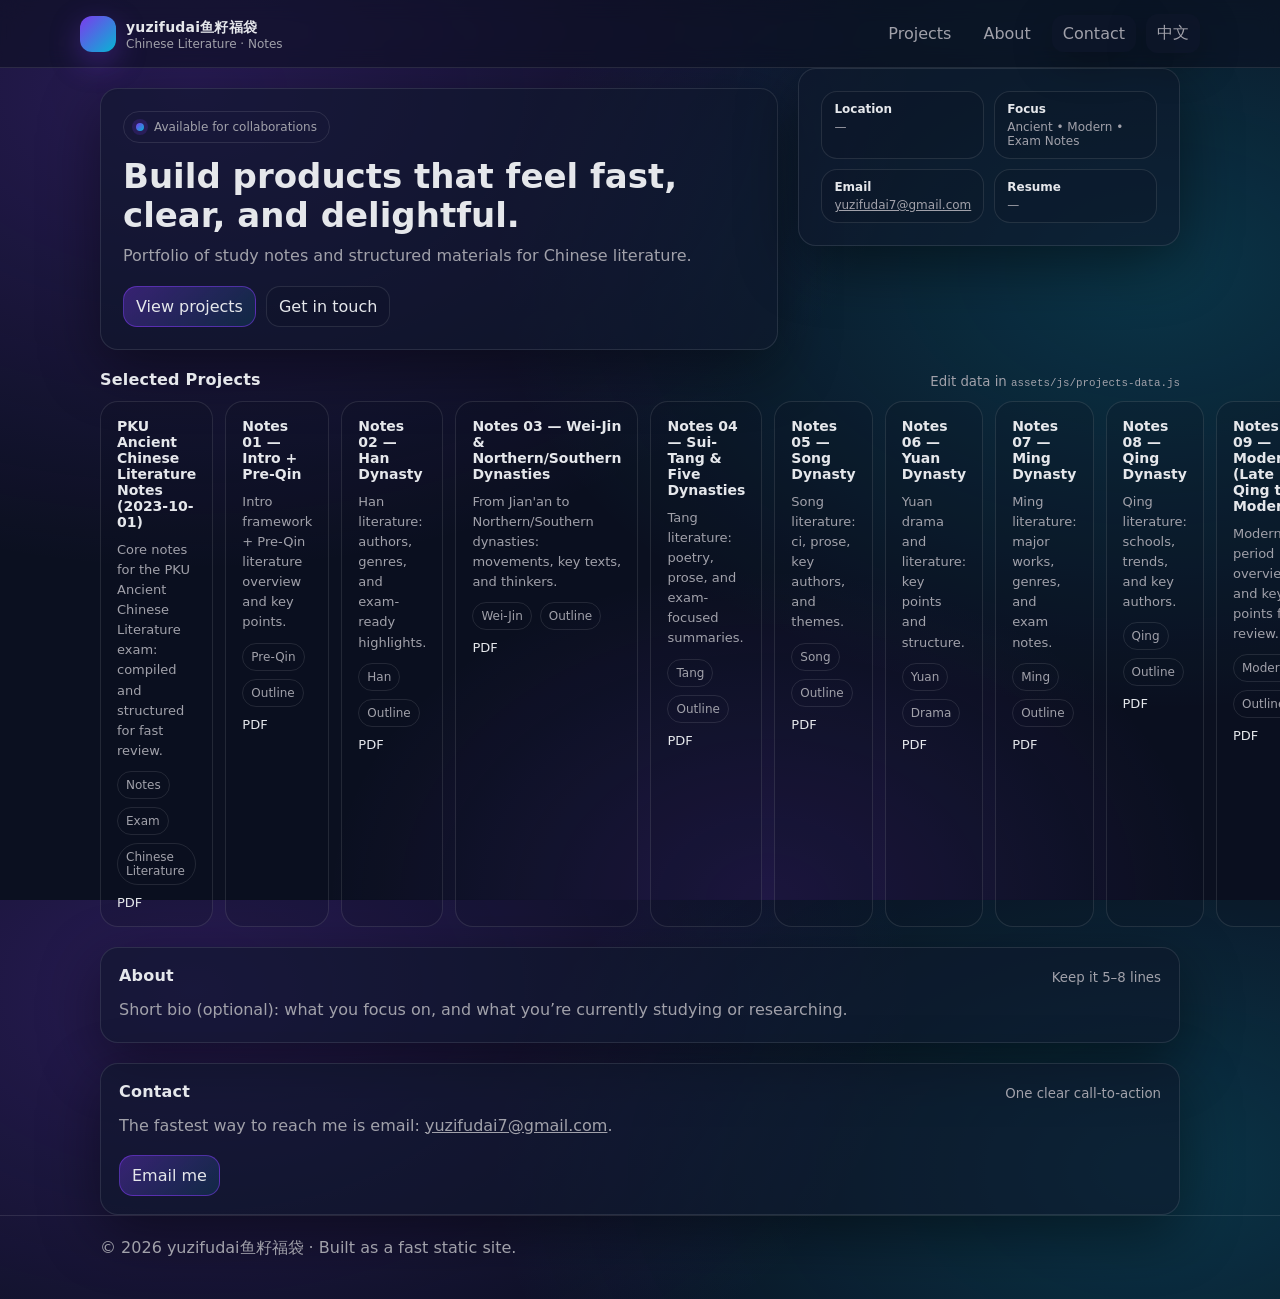
==== index.html @ 314c9d65 "init portfolio" ====
<!doctype html>
<html lang="en">
  <head>
    <meta charset="utf-8" />
    <meta name="viewport" content="width=device-width, initial-scale=1" />
    <title>Portfolio</title>
    <style>
      body{font-family:system-ui,-apple-system,Segoe UI,Roboto,Ubuntu,Cantarell,Noto Sans,sans-serif;margin:0;display:grid;min-height:100vh;place-items:center;padding:24px}
      .card{max-width:720px;width:100%;border:1px solid #e5e7eb;border-radius:16px;padding:20px}
      h1{margin:0 0 8px;font-size:22px}
      p{margin:0 0 14px;color:#4b5563;line-height:1.5}
      .row{display:flex;gap:10px;flex-wrap:wrap}
      a{display:inline-block;padding:10px 14px;border-radius:12px;border:1px solid #e5e7eb;text-decoration:none;color:#111827}
      a:hover{border-color:#9ca3af}
    </style>
  </head>
  <body>
    <main class="card">
      <h1>Choose language / 选择语言</h1>
      <p>If you’re not redirected automatically, pick one:</p>
      <div class="row">
        <a href="./en/">English</a>
        <a href="./zh/">中文</a>
      </div>
    </main>

    <script>
      (function () {
        try {
          var saved = localStorage.getItem("preferred_locale");
          if (saved === "zh" || saved === "en") {
            location.replace("./" + saved + "/");
            return;
          }
        } catch (_) {}

        var lang = (navigator.language || "").toLowerCase();
        var target = lang.startsWith("zh") ? "zh" : "en";
        location.replace("./" + target + "/");
      })();
    </script>
  </body>
</html>
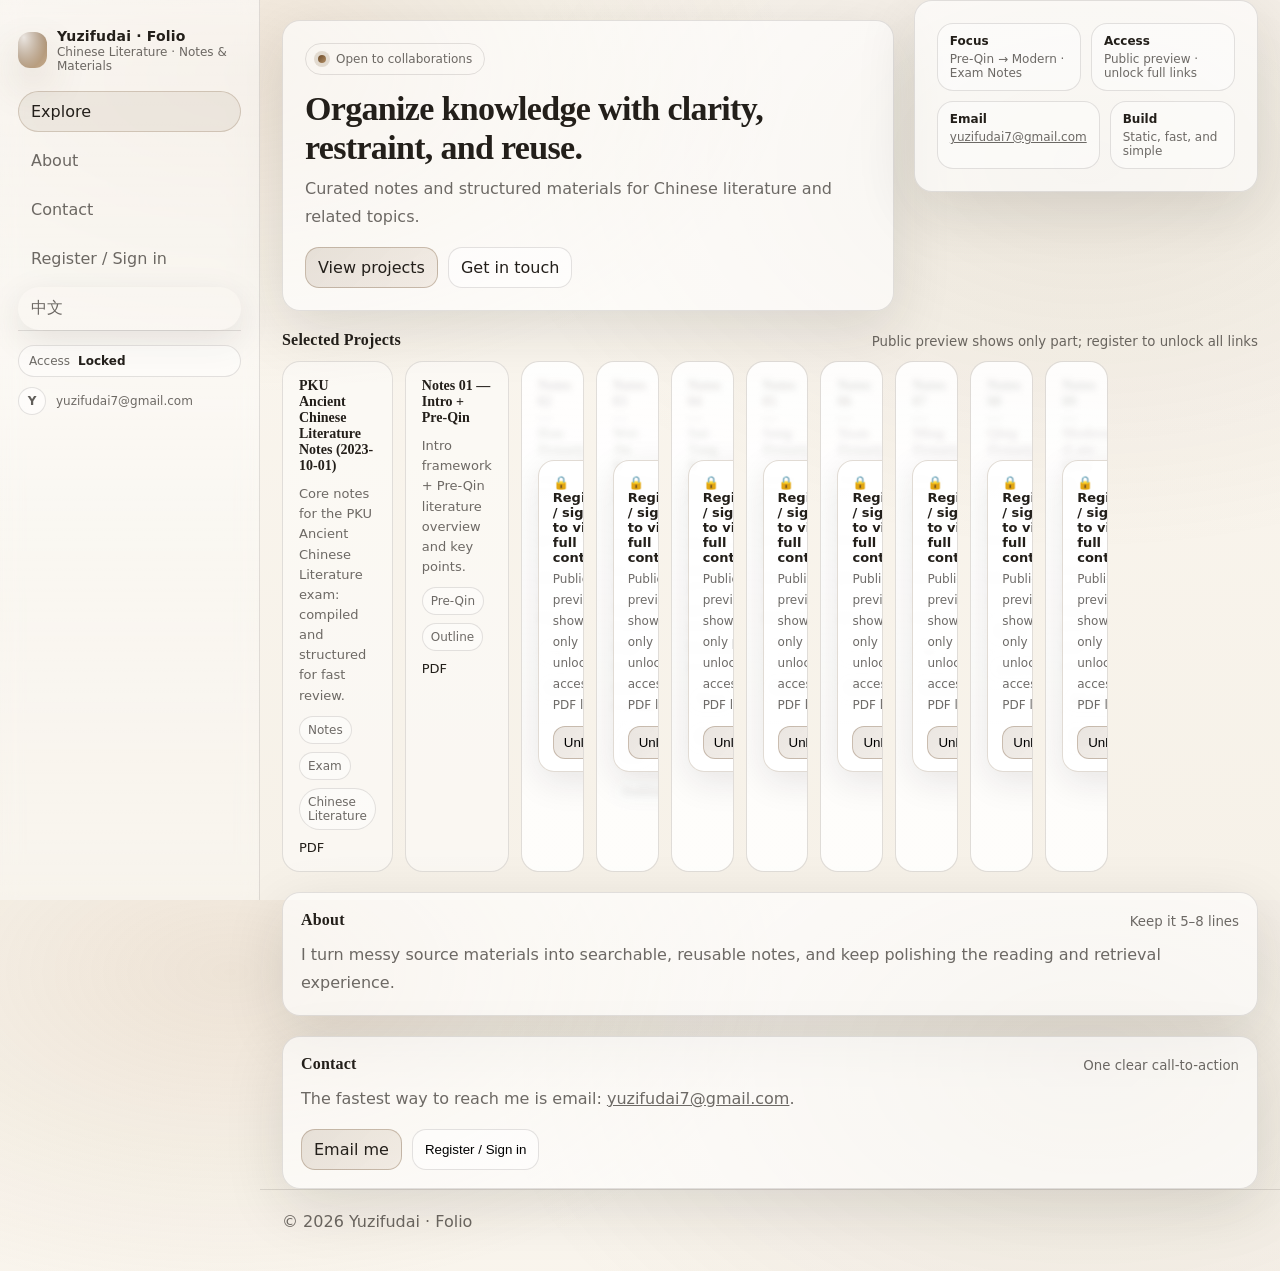
==== commit 359ea70f: "Redesign + access gate" ====
--- a/index.html
+++ b/index.html
@@ -3,15 +3,22 @@
   <head>
     <meta charset="utf-8" />
     <meta name="viewport" content="width=device-width, initial-scale=1" />
-    <title>Portfolio</title>
+    <title>Yuzifudai · Folio</title>
     <style>
-      body{font-family:system-ui,-apple-system,Segoe UI,Roboto,Ubuntu,Cantarell,Noto Sans,sans-serif;margin:0;display:grid;min-height:100vh;place-items:center;padding:24px}
-      .card{max-width:720px;width:100%;border:1px solid #e5e7eb;border-radius:16px;padding:20px}
-      h1{margin:0 0 8px;font-size:22px}
-      p{margin:0 0 14px;color:#4b5563;line-height:1.5}
+      body{
+        margin:0;min-height:100vh;display:grid;place-items:center;padding:24px;
+        background:radial-gradient(900px 520px at 18% 8%, rgba(176, 140, 98, 0.18), transparent 62%),
+          radial-gradient(1000px 650px at 85% 18%, rgba(108, 75, 42, 0.10), transparent 60%),
+          linear-gradient(180deg, #fbf7f0, #f6f1e8);
+        color:#231f1a;
+        font-family:system-ui,-apple-system,Segoe UI,Roboto,Ubuntu,Cantarell,Noto Sans,sans-serif;
+      }
+      .card{max-width:720px;width:100%;border:1px solid rgba(35,31,26,.14);border-radius:18px;padding:20px;background:rgba(255,255,255,.72);box-shadow:0 18px 60px rgba(35,31,26,.12)}
+      h1{margin:0 0 8px;font-size:22px;font-family:Georgia,"Times New Roman",Times,serif}
+      p{margin:0 0 14px;color:rgba(35,31,26,.66);line-height:1.55}
       .row{display:flex;gap:10px;flex-wrap:wrap}
-      a{display:inline-block;padding:10px 14px;border-radius:12px;border:1px solid #e5e7eb;text-decoration:none;color:#111827}
-      a:hover{border-color:#9ca3af}
+      a{display:inline-block;padding:10px 14px;border-radius:999px;border:1px solid rgba(35,31,26,.14);text-decoration:none;color:#231f1a;background:rgba(255,255,255,.5)}
+      a:hover{border-color:rgba(35,31,26,.26)}
     </style>
   </head>
   <body>
